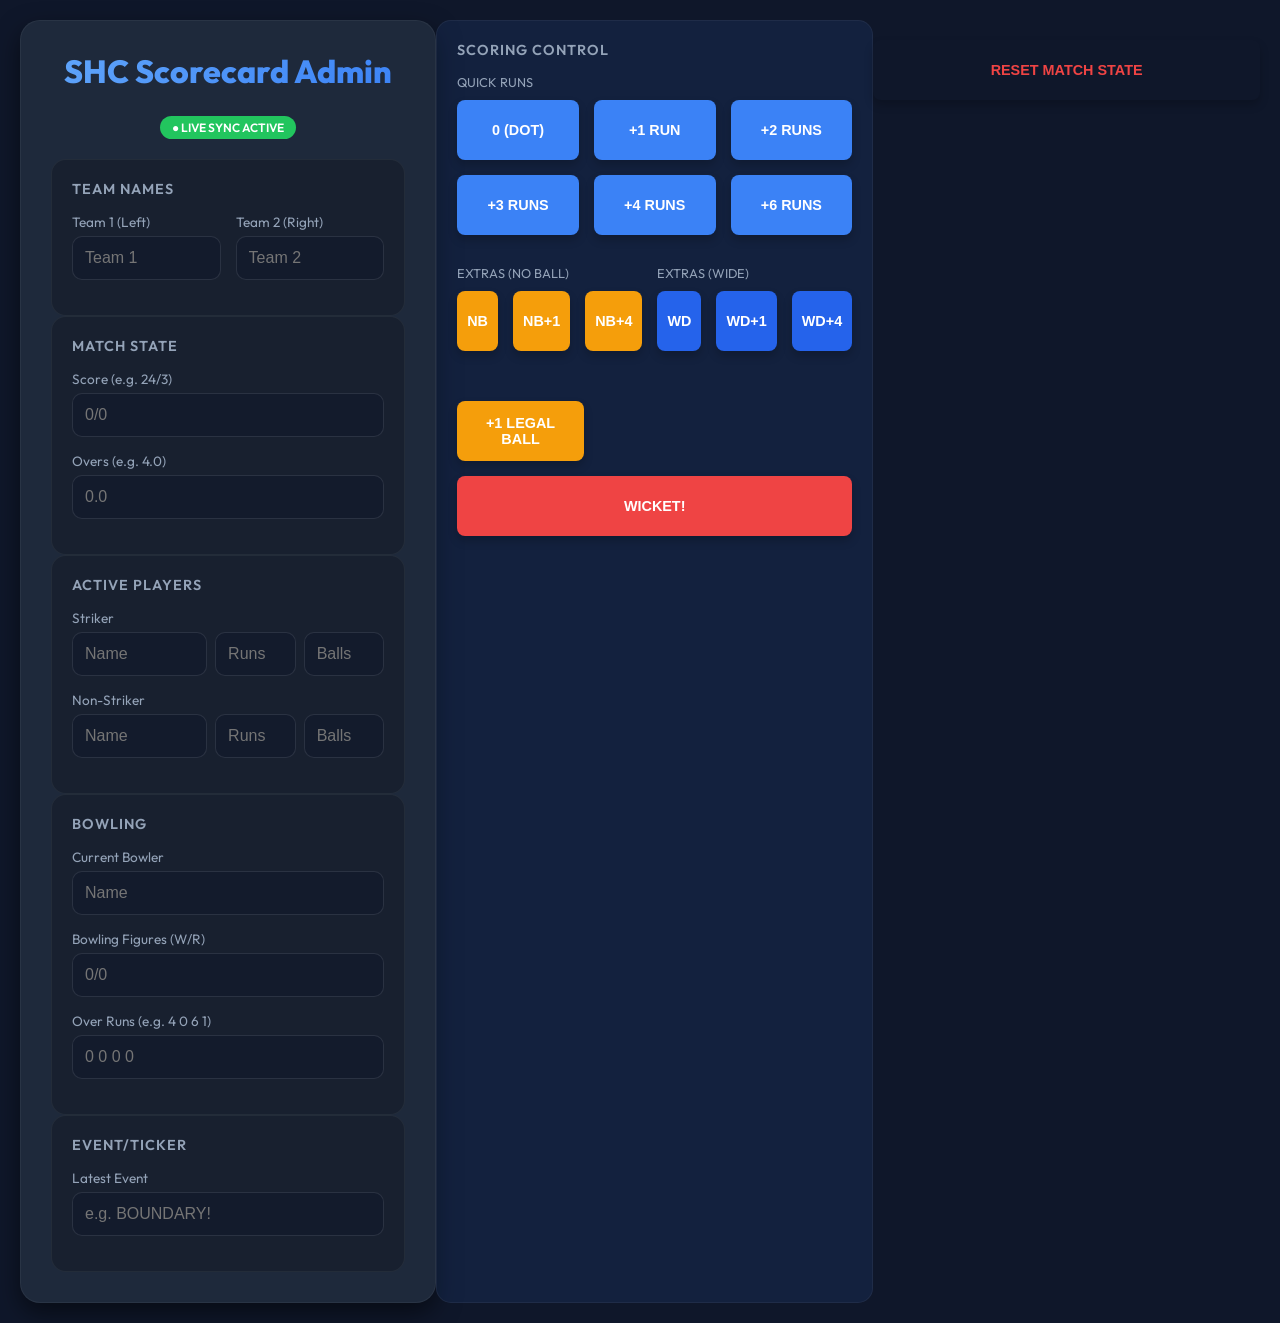
==== admin.html @ e4a4ab1c "Add admin.html" ====
<!DOCTYPE html>
<html lang="en">
<head>
    <meta charset="UTF-8">
    <meta name="viewport" content="width=device-width, initial-scale=1.0">
    <title>SHC Scorecard Admin</title>
    <link href="https://fonts.googleapis.com/css2?family=Outfit:wght@400;600;800&display=swap" rel="stylesheet">
    <style>
        :root {
            --bg-dark: #0f172a;
            --card-bg: #1e293b;
            --accent: #3b82f6;
            --accent-hover: #2563eb;
            --text: #f8fafc;
            --text-muted: #94a3b8;
            --success: #22c55e;
            --danger: #ef4444;
            --warning: #f59e0b;
        }

        * {
            box-sizing: border-box;
            margin: 0;
            padding: 0;
        }

        body {
            font-family: 'Outfit', sans-serif;
            background-color: var(--bg-dark);
            color: var(--text);
            padding: 20px;
            display: flex;
            justify-content: center;
        }

        .admin-container {
            width: 100%;
            max-width: 800px;
            background: var(--card-bg);
            padding: 30px;
            border-radius: 20px;
            box-shadow: 0 10px 25px rgba(0,0,0,0.5);
            border: 1px solid rgba(255,255,255,0.05);
        }

        h1 {
            font-weight: 800;
            margin-bottom: 25px;
            text-align: center;
            background: linear-gradient(135deg, #60a5fa, #3b82f6);
            -webkit-background-clip: text;
            -webkit-text-fill-color: transparent;
            font-size: 2rem;
        }

        .grid {
            display: grid;
            grid-template-columns: 1fr 1fr;
            gap: 20px;
            margin-bottom: 30px;
        }

        .section {
            background: rgba(0,0,0,0.2);
            padding: 20px;
            border-radius: 15px;
            border: 1px solid rgba(255,255,255,0.05);
        }

        .section-title {
            font-size: 0.9rem;
            font-weight: 600;
            color: var(--text-muted);
            margin-bottom: 15px;
            text-transform: uppercase;
            letter-spacing: 1px;
            display: flex;
            align-items: center;
            gap: 8px;
        }

        .form-group {
            margin-bottom: 15px;
        }

        label {
            display: block;
            font-size: 0.85rem;
            margin-bottom: 5px;
            color: var(--text-muted);
        }

        input {
            width: 100%;
            padding: 12px;
            border-radius: 10px;
            border: 1px solid rgba(255,255,255,0.1);
            background: rgba(15, 23, 42, 0.5);
            color: var(--text);
            font-size: 1rem;
            transition: all 0.2s;
        }

        input:focus {
            outline: none;
            border-color: var(--accent);
            background: rgba(15, 23, 42, 0.8);
            box-shadow: 0 0 0 2px rgba(59, 130, 246, 0.2);
        }

        .action-grid {
            display: grid;
            grid-template-columns: repeat(3, 1fr);
            gap: 15px;
            margin-bottom: 30px;
        }

        button {
            height: 60px !important;
            width: 100% !important;
            padding: 0 10px !important;
            border: none !important;
            border-radius: 8px !important;
            font-weight: 800 !important;
            cursor: pointer;
            transition: all 0.2s;
            font-size: 0.9rem !important;
            display: flex;
            align-items: center;
            justify-content: center;
            text-align: center;
            box-shadow: 0 5px 10px rgba(0,0,0,0.2);
            text-transform: uppercase;
        }

        button:active {
            transform: scale(0.95);
        }

        .btn-run { background: var(--accent); color: white; }
        .btn-run:hover { background: var(--accent-hover); }

        .btn-wicket { background: var(--danger); color: white; grid-column: span 2; }
        .btn-wicket:hover { opacity: 0.9; }

        .btn-ball { background: var(--warning); color: white; }
        .btn-ball:hover { opacity: 0.9; }

        .btn-reset { 
            background: transparent; 
            color: var(--danger); 
            border: 1px solid var(--danger);
            margin-top: 20px;
            width: 100%;
        }
        .btn-reset:hover {
            background: var(--danger);
            color: white;
        }

        .status-pill {
            display: inline-flex;
            align-items: center;
            padding: 4px 12px;
            border-radius: 20px;
            font-size: 0.75rem;
            font-weight: 600;
            background: var(--success);
            color: white;
            margin-bottom: 20px;
        }

        @media (max-width: 600px) {
            .grid { grid-template-columns: 1fr; }
            .action-grid { grid-template-columns: repeat(2, 1fr); }
            .btn-wicket { grid-column: span 1; }
        }
    </style>
</head>
<body>

<div class="admin-container">
    <h1>SHC Scorecard Admin</h1>
    
    <div style="text-align: center;">
        <div class="status-pill">● LIVE SYNC ACTIVE</div>
    </div>

        <!-- TEAMS SECTION -->
        <div class="section" style="grid-column: span 2;">
            <div class="section-title">Team Names</div>
            <div style="display: flex; gap: 15px;">
                <div class="form-group" style="flex: 1;">
                    <label>Team 1 (Left)</label>
                    <input type="text" id="team1" placeholder="Team 1" oninput="saveState()">
                </div>
                <div class="form-group" style="flex: 1;">
                    <label>Team 2 (Right)</label>
                    <input type="text" id="team2" placeholder="Team 2" oninput="saveState()">
                </div>
            </div>
        </div>

        <!-- SCORE SECTION -->
        <div class="section">
            <div class="section-title">Match State</div>
            <div class="form-group">
                <label>Score (e.g. 24/3)</label>
                <input type="text" id="score" placeholder="0/0" oninput="saveState()">
            </div>
            <div class="form-group">
                <label>Overs (e.g. 4.0)</label>
                <input type="text" id="overs" placeholder="0.0" oninput="saveState()">
            </div>
        </div>

        <!-- PLAYERS SECTION -->
        <div class="section">
            <div class="section-title">Active Players</div>
            <div class="form-group">
                <label>Striker</label>
                <div style="display: flex; gap: 8px;">
                    <input type="text" id="bat1" placeholder="Name" oninput="saveState()" style="flex: 2;">
                    <input type="number" id="bat1Score" placeholder="Runs" oninput="saveState()" style="flex: 1;">
                    <input type="number" id="bat1Balls" placeholder="Balls" oninput="saveState()" style="flex: 1;">
                </div>
            </div>
            <div class="form-group">
                <label>Non-Striker</label>
                <div style="display: flex; gap: 8px;">
                    <input type="text" id="bat2" placeholder="Name" oninput="saveState()" style="flex: 2;">
                    <input type="number" id="bat2Score" placeholder="Runs" oninput="saveState()" style="flex: 1;">
                    <input type="number" id="bat2Balls" placeholder="Balls" oninput="saveState()" style="flex: 1;">
                </div>
            </div>
        </div>

        <div class="section">
            <div class="section-title">Bowling</div>
            <div class="form-group">
                <label>Current Bowler</label>
                <input type="text" id="bowler" placeholder="Name" oninput="saveState()">
            </div>
            <div class="form-group">
                <label>Bowling Figures (W/R)</label>
                <input type="text" id="bowlerFigures" placeholder="0/0" oninput="saveState()">
            </div>
            <div class="form-group">
                <label>Over Runs (e.g. 4 0 6 1)</label>
                <input type="text" id="overRuns" placeholder="0 0 0 0" oninput="saveState()">
            </div>
        </div>

        <div class="section">
            <div class="section-title">Event/Ticker</div>
            <div class="form-group">
                <label>Latest Event</label>
                <input type="text" id="event" placeholder="e.g. BOUNDARY!" oninput="saveState()">
            </div>
        </div>
    </div>

    <div class="section" style="grid-column: span 2; background: rgba(59, 130, 246, 0.1);">
        <div class="section-title">Scoring Control</div>
        
        <div style="margin-bottom: 20px;">
            <label style="color: var(--text-muted); font-size: 0.8rem; margin-bottom: 10px; display: block;">QUICK RUNS</label>
            <div class="action-grid">
                <button class="btn-run" onclick="addRuns(0)">0 (Dot)</button>
                <button class="btn-run" onclick="addRuns(1)">+1 Run</button>
                <button class="btn-run" onclick="addRuns(2)">+2 Runs</button>
                <button class="btn-run" onclick="addRuns(3)">+3 Runs</button>
                <button class="btn-run" onclick="addRuns(4)">+4 Runs</button>
                <button class="btn-run" onclick="addRuns(6)">+6 Runs</button>
            </div>
        </div>

        <div style="margin-bottom: 20px; display: grid; grid-template-columns: 1fr 1fr; gap: 15px;">
            <div>
                <label style="color: var(--text-muted); font-size: 0.8rem; margin-bottom: 10px; display: block;">EXTRAS (NO BALL)</label>
                <div class="action-grid" style="grid-template-columns: repeat(3, 1fr);">
                    <button class="btn-ball" style="background: var(--warning);" onclick="addExtra('NB', 0)">NB</button>
                    <button class="btn-ball" style="background: var(--warning);" onclick="addExtra('NB', 1)">NB+1</button>
                    <button class="btn-ball" style="background: var(--warning);" onclick="addExtra('NB', 4)">NB+4</button>
                </div>
            </div>
            <div>
                <label style="color: var(--text-muted); font-size: 0.8rem; margin-bottom: 10px; display: block;">EXTRAS (WIDE)</label>
                <div class="action-grid" style="grid-template-columns: repeat(3, 1fr);">
                    <button class="btn-ball" style="background: var(--accent-hover);" onclick="addExtra('WD', 0)">WD</button>
                    <button class="btn-ball" style="background: var(--accent-hover);" onclick="addExtra('WD', 1)">WD+1</button>
                    <button class="btn-ball" style="background: var(--accent-hover);" onclick="addExtra('WD', 4)">WD+4</button>
                </div>
            </div>
        </div>

        <div class="action-grid" style="grid-template-columns: 1fr 2fr;">
            <button class="btn-ball" onclick="addBall(true)">+1 LEGAL BALL</button>
            <button class="btn-wicket" onclick="addWicket()" style="background: var(--danger);">WICKET!</button>
        </div>
    </div>

    <button class="btn-reset" onclick="resetMatch()">Reset Match State</button>
</div>

<script>
    const STORAGE_KEY = "shc_match_state";

    function getInputs() {
        return {
            team1: document.getElementById('team1'),
            team2: document.getElementById('team2'),
            score: document.getElementById('score'),
            overs: document.getElementById('overs'),
            bat1: document.getElementById('bat1'),
            bat1Score: document.getElementById('bat1Score'),
            bat1Balls: document.getElementById('bat1Balls'),
            bat2: document.getElementById('bat2'),
            bat2Score: document.getElementById('bat2Score'),
            bat2Balls: document.getElementById('bat2Balls'),
            bowler: document.getElementById('bowler'),
            bowlerFigures: document.getElementById('bowlerFigures'),
            overRuns: document.getElementById('overRuns'),
            event: document.getElementById('event')
        };
    }

    function loadState() {
        const stored = localStorage.getItem(STORAGE_KEY);
        if (stored) {
            const data = JSON.parse(stored);
            const inputs = getInputs();
            for (let key in data) {
                if (inputs[key]) inputs[key].value = data[key];
            }
        }
    }

    function saveState() {
        const inputs = getInputs();
        if (!inputs.team1) return; // Guard for partial loads
        const data = {
            team1: inputs.team1.value,
            team2: inputs.team2.value,
            score: inputs.score.value,
            overs: inputs.overs.value,
            bat1: inputs.bat1.value,
            bat1Score: inputs.bat1Score.value,
            bat1Balls: inputs.bat1Balls.value,
            bat2: inputs.bat2.value,
            bat2Score: inputs.bat2Score.value,
            bat2Balls: inputs.bat2Balls.value,
            bowler: inputs.bowler.value,
            bowlerFigures: inputs.bowlerFigures.value,
            overRuns: inputs.overRuns.value,
            event: inputs.event.value
        };
        localStorage.setItem(STORAGE_KEY, JSON.stringify(data));
    }

    function appendOverRun(val) {
        const overRunsInput = document.getElementById('overRuns');
        let current = overRunsInput.value ? overRunsInput.value.trim().split(' ') : [];
        current.push(val);
        overRunsInput.value = current.join(' ');
        saveState();
    }

    function swapStrike() {
        const inputs = getInputs();
        // Read current
        let b1N = inputs.bat1.value;
        let b1S = inputs.bat1Score.value;
        let b1B = inputs.bat1Balls.value;
        
        let b2N = inputs.bat2.value;
        let b2S = inputs.bat2Score.value;
        let b2B = inputs.bat2Balls.value;

        // Swap Values
        inputs.bat1.value = b2N;
        inputs.bat1Score.value = b2S;
        inputs.bat1Balls.value = b2B;
        
        inputs.bat2.value = b1N;
        inputs.bat2Score.value = b1S;
        inputs.bat2Balls.value = b1B;

        saveState();
    }

    function updateBowlerRuns(r) {
        const figuresEl = document.getElementById('bowlerFigures');
        let current = figuresEl.value || "0/0";
        let [w, runs] = current.split('/').map(n => parseInt(n) || 0);
        runs += r;
        figuresEl.value = `${w}/${runs}`;
    }

    function addRuns(r) {
        const scoreInput = document.getElementById('score');
        const bat1ScoreInput = document.getElementById('bat1Score');
        
        let current = scoreInput.value;
        if (!current || !current.includes('/')) {
            current = "0/0";
        }
        let [runs, wickets] = current.split('/').map(n => parseInt(n) || 0);
        
        // Match Score
        runs += r;
        scoreInput.value = `${runs}/${wickets}`;
        
        // Add to Event Ticker for significant runs
        if (r >= 4) {
            const ev = document.getElementById('event');
            const oldVal = ev.value; // Remember what the user manually typed (e.g. "Target: 154")
            ev.value = r === 6 ? "SIXER! 🔥" : "FOUR! ⚡";
            saveState();
            setTimeout(() => { 
                if(ev.value.includes('!')) {
                    ev.value = oldVal; 
                    saveState(); 
                }
            }, 3000);
        }

        // Batter Score (Striker)
        let bScore = parseInt(bat1ScoreInput.value) || 0;
        bat1ScoreInput.value = bScore + r;
        
        // Batter Balls
        const bat1BallsInput = document.getElementById('bat1Balls');
        let bBalls = parseInt(bat1BallsInput.value) || 0;
        bat1BallsInput.value = bBalls + 1;

        // Bowler Figures (Runs)
        updateBowlerRuns(r);

        // Over Runs Sequence
        appendOverRun(r === 0 ? "." : r);

        // Auto Increment Ball
        addBall(true);
        
        // Swap Strike for odd runs
        if (r % 2 !== 0 && r > 0) {
            swapStrike();
        }

        saveState();

    }

    function addWicket() {
        if (!confirm("Confirm Wicket?")) return;
        const scoreInput = document.getElementById('score');
        const figuresEl = document.getElementById('bowlerFigures');

        let current = scoreInput.value;
        if (!current || !current.includes('/')) {
            current = "0/0";
        }
        let [runs, wickets] = current.split('/').map(n => parseInt(n) || 0);
        wickets += 1;
        scoreInput.value = `${runs}/${wickets}`;

        // Batter Balls
        const bat1BallsInput = document.getElementById('bat1Balls');
        let bBalls = parseInt(bat1BallsInput.value) || 0;
        bat1BallsInput.value = bBalls + 1;

        // Bowler Figures (Wicket)
        let [w, r] = (figuresEl.value || "0/0").split('/').map(n => parseInt(n) || 0);

        figuresEl.value = `${w + 1}/${r}`;

        // Event
        const ev = document.getElementById('event');
        const oldVal = ev.value;
        ev.value = "WICKET! ☝️";
        saveState();

        setTimeout(() => { 
            if(ev.value.includes('WICKET!')) {
                ev.value = oldVal; 
                saveState(); 
            }
        }, 3000);

        appendOverRun("W");

        // Auto Increment Ball
        addBall(true);

        saveState();
    }

    function addBall(isLegal = true) {
        if (!isLegal) return;
        const oversInput = document.getElementById('overs');
        const overRunsInput = document.getElementById('overRuns');
        let current = parseFloat(oversInput.value) || 0;
        let overs = Math.floor(current);
        let balls = Math.round((current - overs) * 10) + 1;
        
        if (balls >= 6) {
            overs += 1;
            balls = 0;
            // AUTO CLEAR OVER RUNS sequence for the next over
            overRunsInput.value = "";
            // Swap strike at the end of the over
            swapStrike();
        }
        
        oversInput.value = `${overs}.${balls}`;
        saveState();
    }

    function addExtra(type, r) {
        const scoreInput = document.getElementById('score');
        let current = scoreInput.value;
        if (!current || !current.includes('/')) {
            current = "0/0";
        }
        let [runs, wickets] = current.split('/').map(n => parseInt(n) || 0);
        
        // Extra itself is 1 run + whatever they ran
        runs += (1 + r);
        scoreInput.value = `${runs}/${wickets}`;

        // Bowler Figures (Extras count against bowler)
        updateBowlerRuns(1 + r);

        // Event
        const ev = document.getElementById('event');
        const oldVal = ev.value;
        ev.value = type === 'NB' ? `NO BALL! ⚠️` : `WIDE BALL! ↔️`;
        saveState();
        
        setTimeout(() => {
            if(ev.value.includes('!')) {
                ev.value = oldVal;
                saveState();
            }
        }, 3000);

        // Over Runs Sequence (e.g. 1nb, wd)
        let eVal = (r > 0 ? (1+r) : "") + type.toLowerCase();
        appendOverRun(eVal);
    }

    function resetMatch() {
        if (!confirm("Are you sure you want to reset the match?")) return;
        const defaultState = {
            team1: "Team 1",
            team2: "Team 2",
            score: "0/0",
            overs: "0.0",
            bat1: "Batsman 1",
            bat1Score: "0",
            bat1Balls: "0",
            bat2: "Batsman 2",
            bat2Score: "0",
            bat2Balls: "0",
            bowler: "Bowler",
            bowlerFigures: "0/0",
            overRuns: "0 0 0 0",
            event: ""
        };
        localStorage.setItem(STORAGE_KEY, JSON.stringify(defaultState));
        loadState();
    }

    // Initialize
    window.onload = loadState;
</script>

</body>
</html>
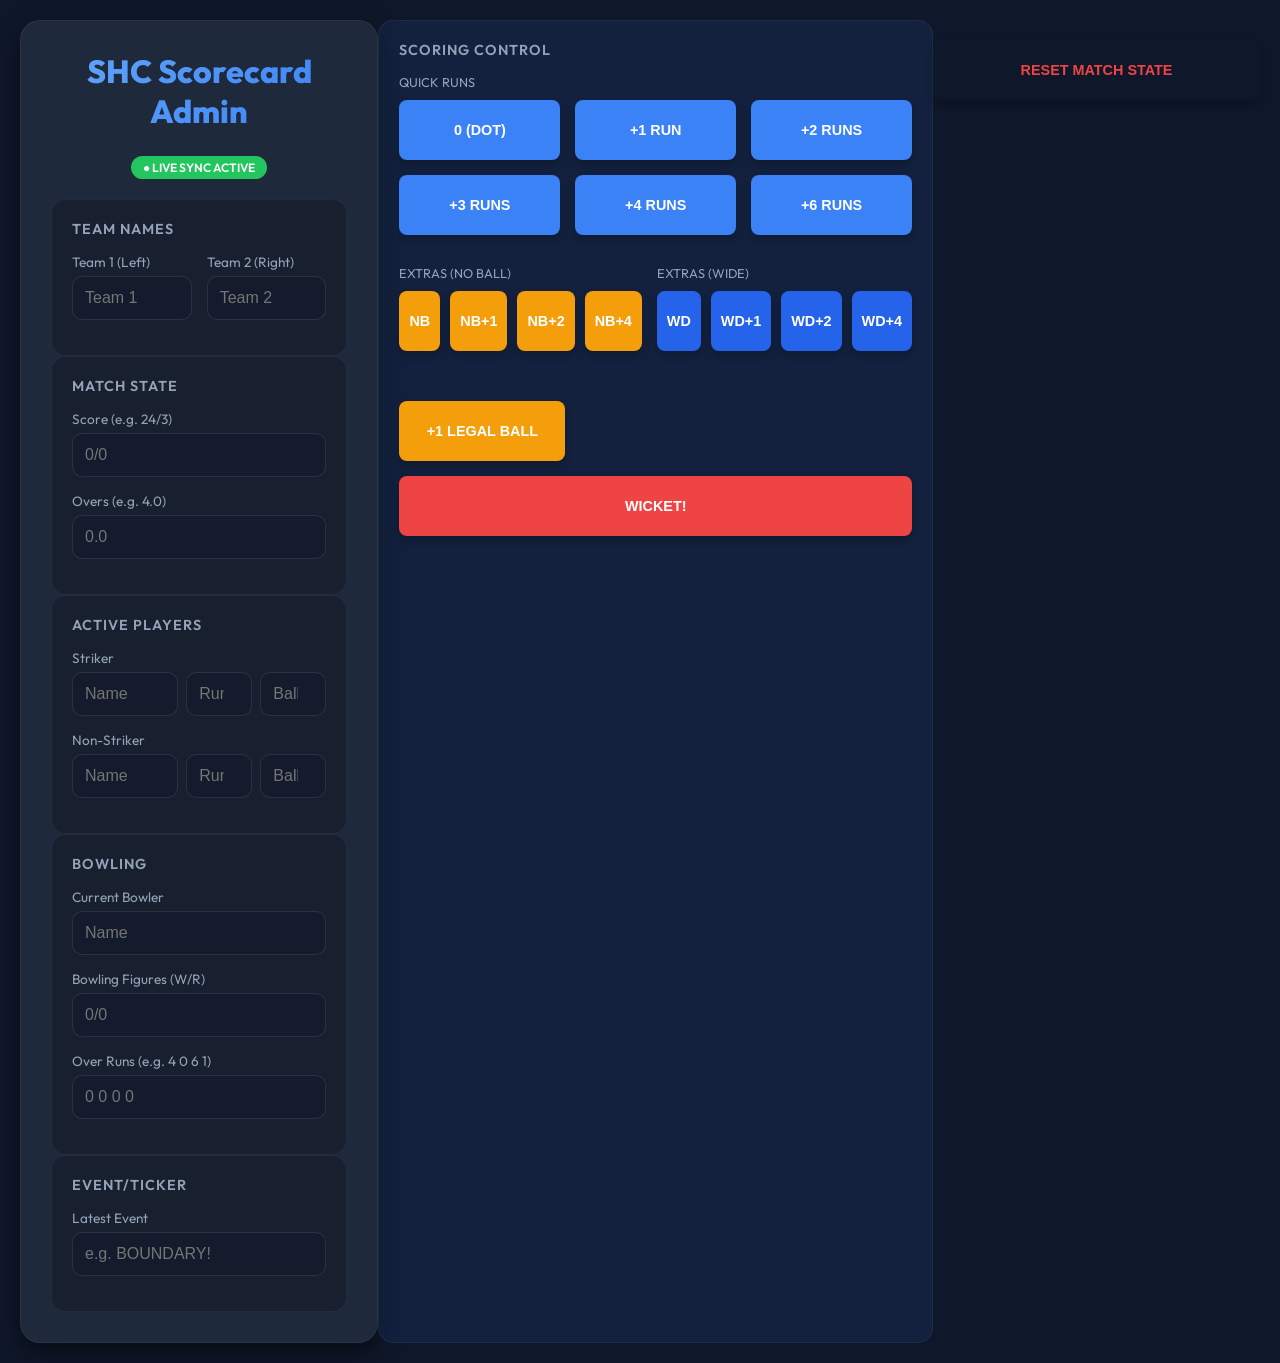
==== commit cbf3897e: "Add NB+2, WD+2 and all scorecard assets" ====
--- a/admin.html
+++ b/admin.html
@@ -278,17 +278,19 @@
         <div style="margin-bottom: 20px; display: grid; grid-template-columns: 1fr 1fr; gap: 15px;">
             <div>
                 <label style="color: var(--text-muted); font-size: 0.8rem; margin-bottom: 10px; display: block;">EXTRAS (NO BALL)</label>
-                <div class="action-grid" style="grid-template-columns: repeat(3, 1fr);">
+                <div class="action-grid" style="grid-template-columns: repeat(4, 1fr); gap: 10px;">
                     <button class="btn-ball" style="background: var(--warning);" onclick="addExtra('NB', 0)">NB</button>
                     <button class="btn-ball" style="background: var(--warning);" onclick="addExtra('NB', 1)">NB+1</button>
+                    <button class="btn-ball" style="background: var(--warning);" onclick="addExtra('NB', 2)">NB+2</button>
                     <button class="btn-ball" style="background: var(--warning);" onclick="addExtra('NB', 4)">NB+4</button>
                 </div>
             </div>
             <div>
                 <label style="color: var(--text-muted); font-size: 0.8rem; margin-bottom: 10px; display: block;">EXTRAS (WIDE)</label>
-                <div class="action-grid" style="grid-template-columns: repeat(3, 1fr);">
+                <div class="action-grid" style="grid-template-columns: repeat(4, 1fr); gap: 10px;">
                     <button class="btn-ball" style="background: var(--accent-hover);" onclick="addExtra('WD', 0)">WD</button>
                     <button class="btn-ball" style="background: var(--accent-hover);" onclick="addExtra('WD', 1)">WD+1</button>
+                    <button class="btn-ball" style="background: var(--accent-hover);" onclick="addExtra('WD', 2)">WD+2</button>
                     <button class="btn-ball" style="background: var(--accent-hover);" onclick="addExtra('WD', 4)">WD+4</button>
                 </div>
             </div>
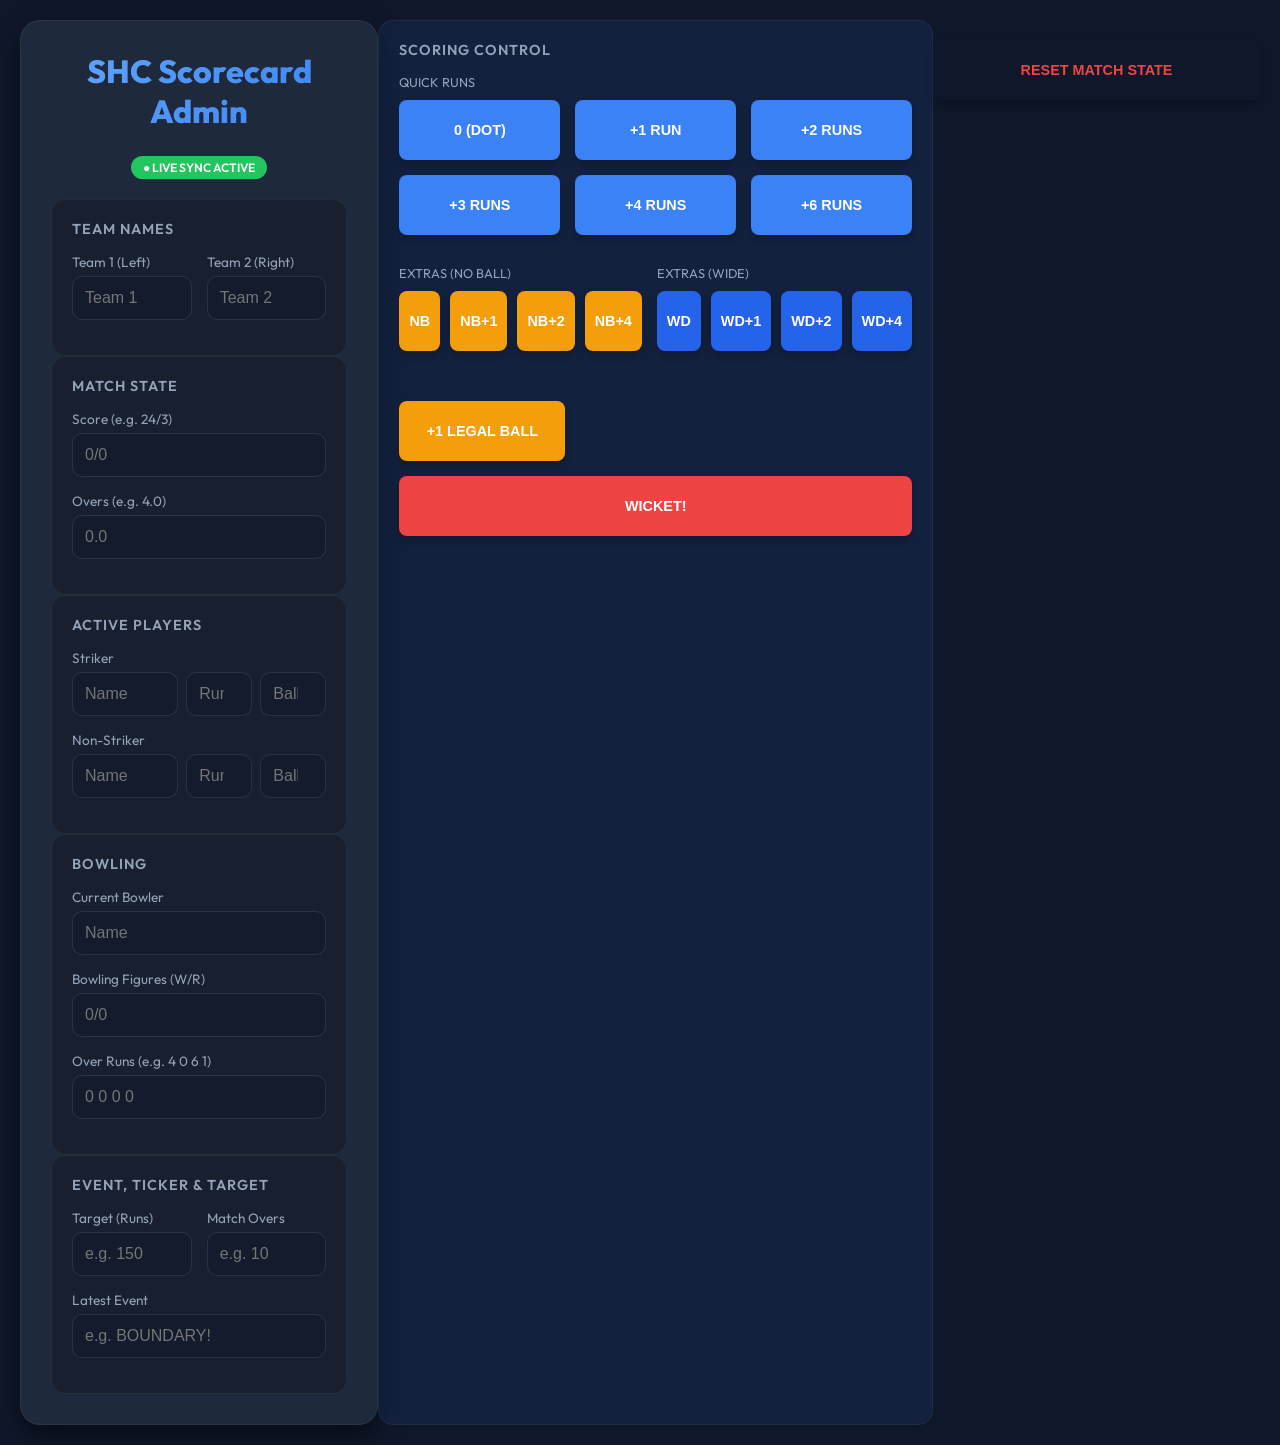
==== commit a9f48d85: "Add automated target calculator in admin panel" ====
--- a/admin.html
+++ b/admin.html
@@ -252,7 +252,17 @@
         </div>
 
         <div class="section">
-            <div class="section-title">Event/Ticker</div>
+            <div class="section-title">Event, Ticker & Target</div>
+            <div class="form-group" style="display: flex; gap: 15px;">
+                <div style="flex: 1;">
+                    <label>Target (Runs)</label>
+                    <input type="number" id="target" placeholder="e.g. 150" oninput="updateTargetString(); saveState()">
+                </div>
+                <div style="flex: 1;">
+                    <label>Match Overs</label>
+                    <input type="number" id="totalOvers" placeholder="e.g. 10" oninput="updateTargetString(); saveState()">
+                </div>
+            </div>
             <div class="form-group">
                 <label>Latest Event</label>
                 <input type="text" id="event" placeholder="e.g. BOUNDARY!" oninput="saveState()">
@@ -323,7 +333,9 @@
             bowler: document.getElementById('bowler'),
             bowlerFigures: document.getElementById('bowlerFigures'),
             overRuns: document.getElementById('overRuns'),
-            event: document.getElementById('event')
+            event: document.getElementById('event'),
+            target: document.getElementById('target'),
+            totalOvers: document.getElementById('totalOvers')
         };
     }
 
@@ -355,9 +367,60 @@
             bowler: inputs.bowler.value,
             bowlerFigures: inputs.bowlerFigures.value,
             overRuns: inputs.overRuns.value,
-            event: inputs.event.value
+            event: inputs.event.value,
+            target: inputs.target && inputs.target.value,
+            totalOvers: inputs.totalOvers && inputs.totalOvers.value
         };
+        
+        // 1. Save to Local Storage (Fallback)
         localStorage.setItem(STORAGE_KEY, JSON.stringify(data));
+        
+        // 2. Broadcast to Python Server (For OBS)
+        fetch("http://localhost:3000/update", {
+            method: "POST",
+            headers: { "Content-Type": "application/json" },
+            body: JSON.stringify(data)
+        }).catch(e => console.log("Server sync failed, falling back to local storage."));
+    }
+
+    function updateTargetString() {
+        const targetInput = document.getElementById('target');
+        const totalOversInput = document.getElementById('totalOvers');
+        if (!targetInput || !totalOversInput) return;
+        
+        const targetVal = parseInt(targetInput.value);
+        const oversVal = parseFloat(totalOversInput.value);
+        if (!targetVal || !oversVal) return;
+        
+        const scoreInput = document.getElementById('score');
+        const currentOversInput = document.getElementById('overs');
+        const ev = document.getElementById('event');
+        
+        let currentScoreStr = scoreInput.value || "0/0";
+        if (currentScoreStr.includes('/')) {
+            let runs = parseInt(currentScoreStr.split('/')[0]) || 0;
+            let currentOvers = parseFloat(currentOversInput.value) || 0;
+            
+            let runsNeeded = targetVal - runs;
+            
+            let c_o = Math.floor(currentOvers);
+            let c_b = Math.round((currentOvers - c_o) * 10);
+            let totalBallsBowled = (c_o * 6) + c_b;
+            let ballsRemaining = (oversVal * 6) - totalBallsBowled;
+            
+            let newEv = "";
+            if (runsNeeded <= 0) {
+                newEv = "TARGET CHASED!";
+            } else if (ballsRemaining <= 0) {
+                newEv = "MATCH OVER";
+            } else {
+                newEv = `NEED ${runsNeeded} OFF ${ballsRemaining}`;
+            }
+            
+            if (ev.value === "" || ev.value.includes("NEED ") || ev.value === "TARGET CHASED!" || ev.value === "MATCH OVER" || !ev.value.includes('!')) {
+                ev.value = newEv;
+            }
+        }
     }
 
     function appendOverRun(val) {
@@ -422,6 +485,7 @@
             setTimeout(() => { 
                 if(ev.value.includes('!')) {
                     ev.value = oldVal; 
+                    updateTargetString();
                     saveState(); 
                 }
             }, 3000);
@@ -450,6 +514,7 @@
             swapStrike();
         }
 
+        updateTargetString();
         saveState();
 
     }
@@ -486,6 +551,7 @@
         setTimeout(() => { 
             if(ev.value.includes('WICKET!')) {
                 ev.value = oldVal; 
+                updateTargetString();
                 saveState(); 
             }
         }, 3000);
@@ -495,6 +561,7 @@
         // Auto Increment Ball
         addBall(true);
 
+        updateTargetString();
         saveState();
     }
 
@@ -516,6 +583,7 @@
         }
         
         oversInput.value = `${overs}.${balls}`;
+        updateTargetString();
         saveState();
     }
 
@@ -543,6 +611,7 @@
         setTimeout(() => {
             if(ev.value.includes('!')) {
                 ev.value = oldVal;
+                updateTargetString();
                 saveState();
             }
         }, 3000);
@@ -550,6 +619,9 @@
         // Over Runs Sequence (e.g. 1nb, wd)
         let eVal = (r > 0 ? (1+r) : "") + type.toLowerCase();
         appendOverRun(eVal);
+        
+        updateTargetString();
+        saveState(); // Ensure it is cleanly updated if event is replaced entirely
     }
 
     function resetMatch() {
